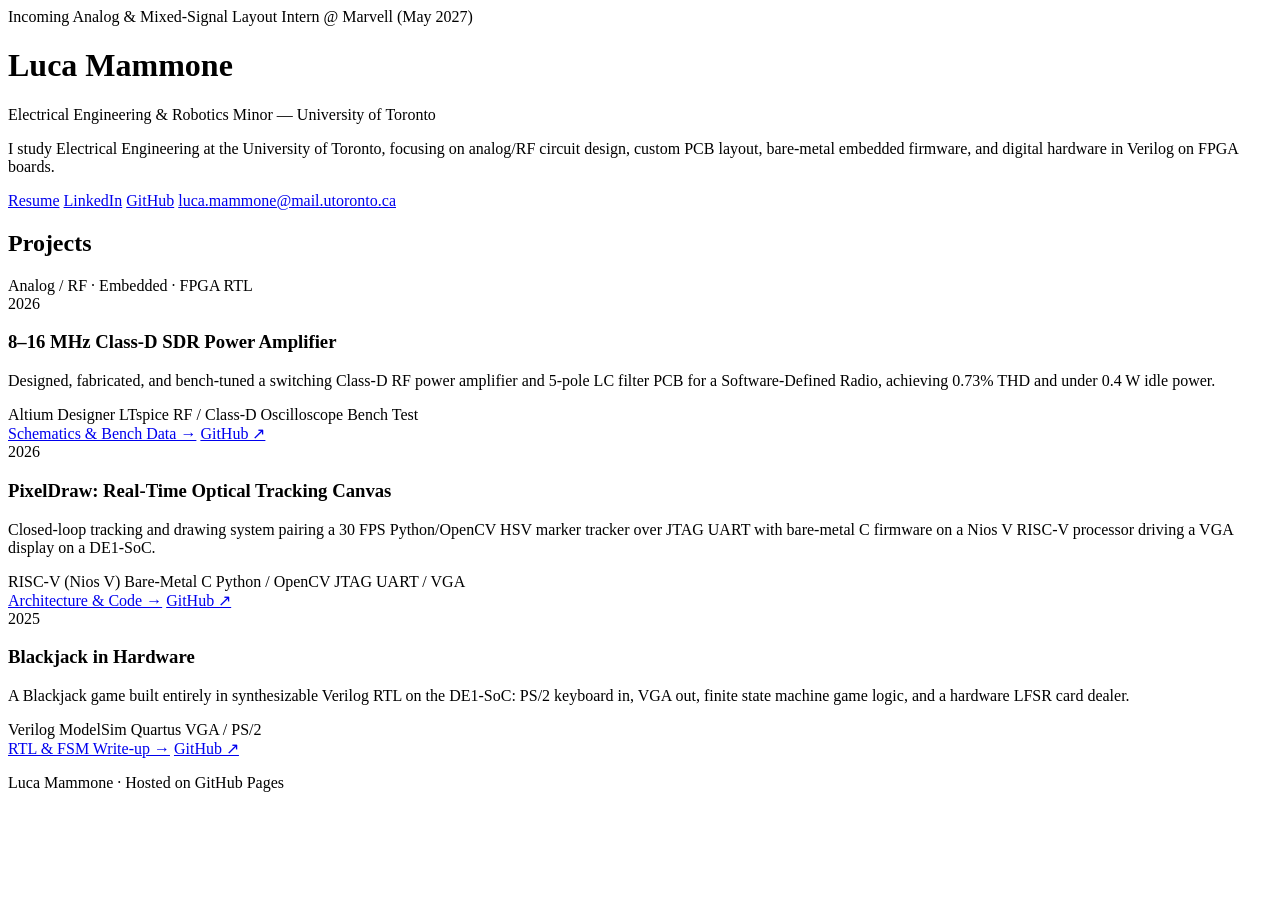
==== index.html @ e232b425 "Create index.html" ====
<!doctype html>
<html lang="en">
<head>
  <meta charset="utf-8">
  <meta name="viewport" content="width=device-width, initial-scale=1">
  <title>Luca Mammone — Electrical Engineering</title>
  <meta name="description" content="Luca Mammone — Electrical Engineering (Robotics Minor) at the University of Toronto. Analog/RF hardware, PCB design, embedded C, and FPGA digital design.">
  <link rel="preconnect" href="https://fonts.googleapis.com">
  <link rel="preconnect" href="https://fonts.gstatic.com" crossorigin>
  <link href="https://fonts.googleapis.com/css2?family=Inter:wght@400;500;600;700&family=JetBrains+Mono:wght@400;500&display=swap" rel="stylesheet">
  <link rel="stylesheet" href="style.css">
</head>
<body>
  <div class="container">

    <!-- Header / Intro -->
    <header class="hero">
      <div class="status-badge">
        <span class="pulse-dot"></span>
        Incoming Analog &amp; Mixed-Signal Layout Intern @ Marvell (May 2027)
      </div>
      <h1>Luca Mammone</h1>
      <p class="subtitle">Electrical Engineering &amp; Robotics Minor — University of Toronto</p>
      <p class="bio">
        I study Electrical Engineering at the University of Toronto, focusing on analog/RF circuit design, 
        custom PCB layout, bare-metal embedded firmware, and digital hardware in Verilog on FPGA boards.
      </p>

      <nav class="links">
        <a href="resume.pdf" class="btn btn-primary" target="_blank">Resume</a>
        <a href="https://www.linkedin.com/in/YOUR_LINKEDIN_HANDLE" class="btn btn-secondary" target="_blank">LinkedIn</a>
        <a href="https://github.com/YOUR_GITHUB_USERNAME" class="btn btn-secondary" target="_blank">GitHub</a>
        <a href="mailto:luca.mammone@mail.utoronto.ca" class="btn btn-secondary">luca.mammone@mail.utoronto.ca</a>
      </nav>
    </header>

    <!-- Projects Section -->
    <section class="projects-section">
      <div class="section-header">
        <h2>Projects</h2>
        <span class="mono-label">Analog / RF · Embedded · FPGA RTL</span>
      </div>

      <div class="project-grid">

        <!-- Project 1: Class-D RF Power Amplifier -->
        <article class="card">
          <div class="card-media">
            <img src="assets/sdr-amp.jpg" alt="8–16 MHz Class-D RF Power Amplifier PCB" onerror="this.style.display='none'">
            <span class="year-tag">2026</span>
          </div>
          <div class="card-body">
            <h3>8–16 MHz Class-D SDR Power Amplifier</h3>
            <p class="card-desc">
              Designed, fabricated, and bench-tuned a switching Class-D RF power amplifier and 5-pole LC filter PCB 
              for a Software-Defined Radio, achieving 0.73% THD and under 0.4 W idle power.
            </p>
            <div class="tags">
              <span>Altium Designer</span>
              <span>LTspice</span>
              <span>RF / Class-D</span>
              <span>Oscilloscope Bench Test</span>
            </div>
            <div class="card-actions">
              <a href="projects/sdr-power-amp/" class="link-detail">Schematics &amp; Bench Data →</a>
              <a href="https://github.com/YOUR_GITHUB_USERNAME/sdr-class-d-amp" class="link-code" target="_blank">GitHub ↗</a>
            </div>
          </div>
        </article>

        <!-- Project 2: PixelDraw -->
        <article class="card">
          <div class="card-media">
            <img src="assets/pixeldraw.jpg" alt="PixelDraw OpenCV and Nios V VGA Drawing System" onerror="this.style.display='none'">
            <span class="year-tag">2026</span>
          </div>
          <div class="card-body">
            <h3>PixelDraw: Real-Time Optical Tracking Canvas</h3>
            <p class="card-desc">
              Closed-loop tracking and drawing system pairing a 30 FPS Python/OpenCV HSV marker tracker over JTAG UART 
              with bare-metal C firmware on a Nios V RISC-V processor driving a VGA display on a DE1-SoC.
            </p>
            <div class="tags">
              <span>RISC-V (Nios V)</span>
              <span>Bare-Metal C</span>
              <span>Python / OpenCV</span>
              <span>JTAG UART / VGA</span>
            </div>
            <div class="card-actions">
              <a href="projects/pixeldraw/" class="link-detail">Architecture &amp; Code →</a>
              <a href="https://github.com/YOUR_GITHUB_USERNAME/pixeldraw" class="link-code" target="_blank">GitHub ↗</a>
            </div>
          </div>
        </article>

        <!-- Project 3: FPGA Blackjack -->
        <article class="card">
          <div class="card-media">
            <img src="assets/blackjack.jpg" alt="FPGA Blackjack on DE1-SoC" onerror="this.style.display='none'">
            <span class="year-tag">2025</span>
          </div>
          <div class="card-body">
            <h3>Blackjack in Hardware</h3>
            <p class="card-desc">
              A Blackjack game built entirely in synthesizable Verilog RTL on the DE1-SoC: PS/2 keyboard in, VGA out, 
              finite state machine game logic, and a hardware LFSR card dealer.
            </p>
            <div class="tags">
              <span>Verilog</span>
              <span>ModelSim</span>
              <span>Quartus</span>
              <span>VGA / PS/2</span>
            </div>
            <div class="card-actions">
              <a href="projects/fpga-blackjack/" class="link-detail">RTL &amp; FSM Write-up →</a>
              <a href="https://github.com/YOUR_GITHUB_USERNAME/fpga-blackjack" class="link-code" target="_blank">GitHub ↗</a>
            </div>
          </div>
        </article>

      </div>
    </section>

    <footer class="footer">
      <p>Luca Mammone · Hosted on GitHub Pages</p>
    </footer>

  </div>
</body>
</html>
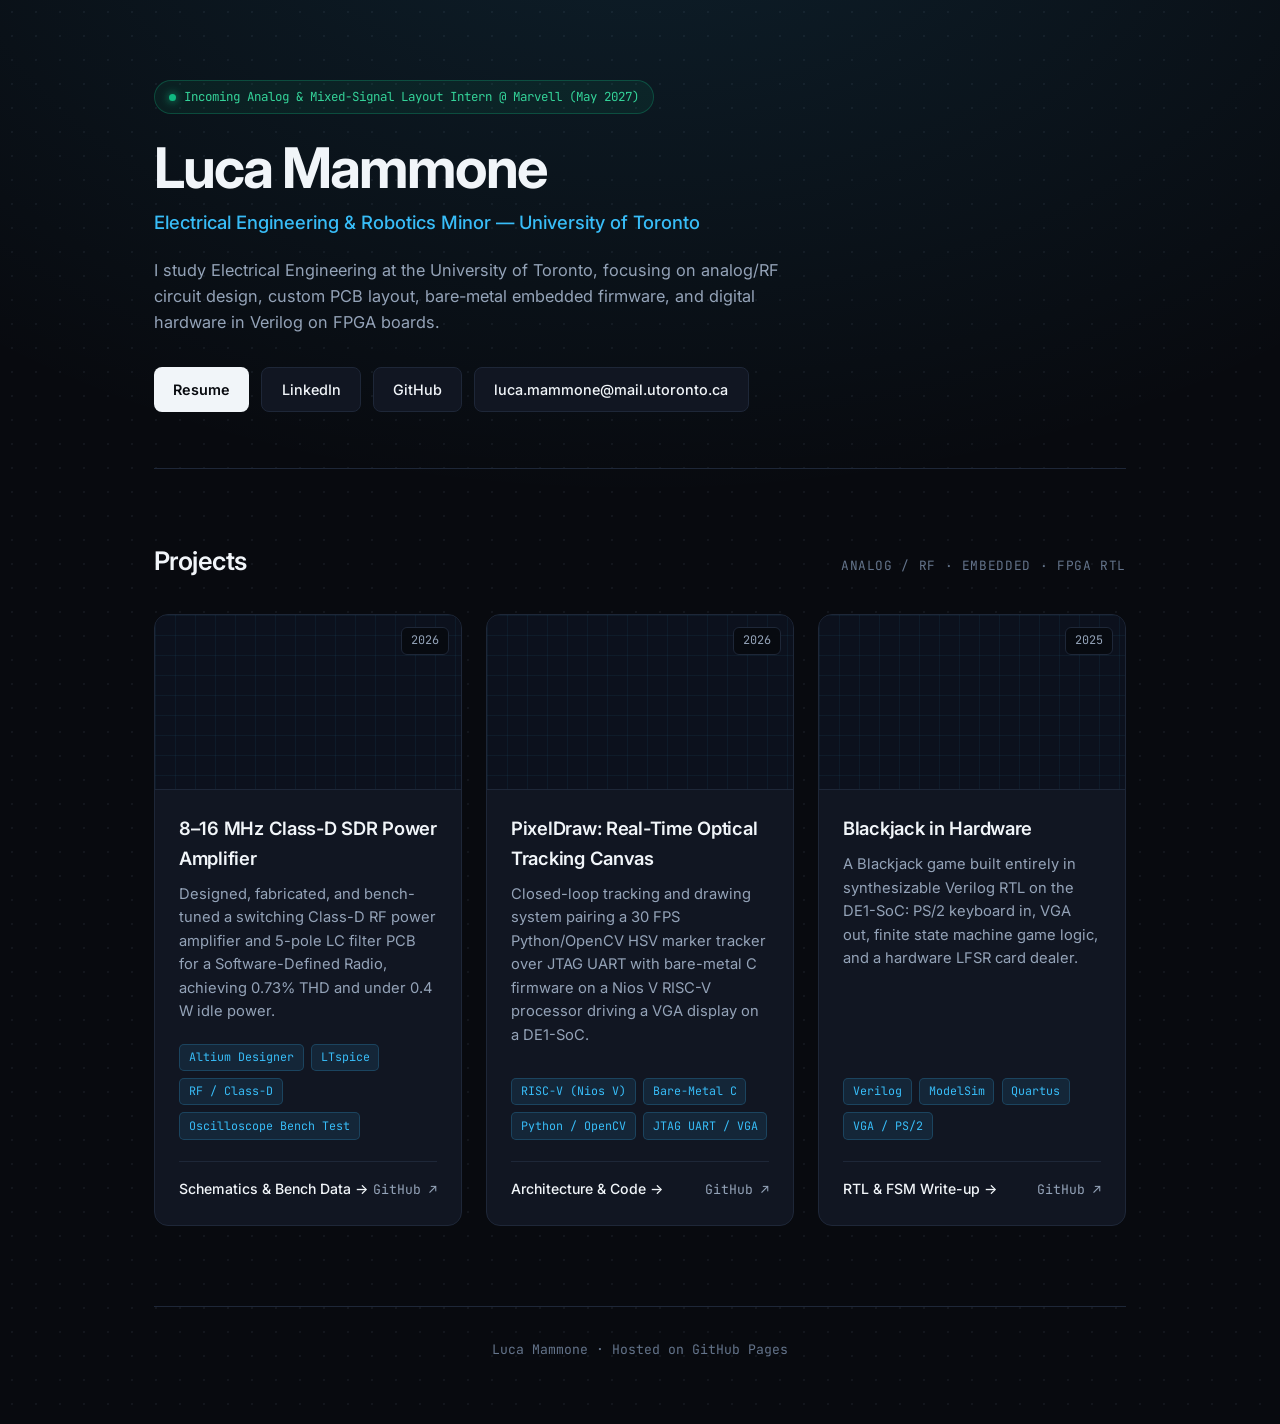
==== commit 6dd80e6b: "Update index.html" ====
--- a/index.html
+++ b/index.html
@@ -27,9 +27,9 @@
       </p>
 
       <nav class="links">
-        <a href="resume.pdf" class="btn btn-primary" target="_blank">Resume</a>
-        <a href="https://www.linkedin.com/in/YOUR_LINKEDIN_HANDLE" class="btn btn-secondary" target="_blank">LinkedIn</a>
-        <a href="https://github.com/YOUR_GITHUB_USERNAME" class="btn btn-secondary" target="_blank">GitHub</a>
+        <a href="LucaMammone_Resume.pdf" class="btn btn-primary" target="_blank">Resume</a>
+        <a href="https://www.linkedin.com/in/luca-mammone" class="btn btn-secondary" target="_blank">LinkedIn</a>
+        <a href="https://github.com/Lucamammone" class="btn btn-secondary" target="_blank">GitHub</a>
         <a href="mailto:luca.mammone@mail.utoronto.ca" class="btn btn-secondary">luca.mammone@mail.utoronto.ca</a>
       </nav>
     </header>
@@ -63,7 +63,7 @@
             </div>
             <div class="card-actions">
               <a href="projects/sdr-power-amp/" class="link-detail">Schematics &amp; Bench Data →</a>
-              <a href="https://github.com/YOUR_GITHUB_USERNAME/sdr-class-d-amp" class="link-code" target="_blank">GitHub ↗</a>
+              <a href="https://github.com/Lucamammone/sdr-class-d-amp" class="link-code" target="_blank">GitHub ↗</a>
             </div>
           </div>
         </article>
@@ -88,7 +88,7 @@
             </div>
             <div class="card-actions">
               <a href="projects/pixeldraw/" class="link-detail">Architecture &amp; Code →</a>
-              <a href="https://github.com/YOUR_GITHUB_USERNAME/pixeldraw" class="link-code" target="_blank">GitHub ↗</a>
+              <a href="https://github.com/Lucamammone/pixeldraw" class="link-code" target="_blank">GitHub ↗</a>
             </div>
           </div>
         </article>
@@ -113,7 +113,7 @@
             </div>
             <div class="card-actions">
               <a href="projects/fpga-blackjack/" class="link-detail">RTL &amp; FSM Write-up →</a>
-              <a href="https://github.com/YOUR_GITHUB_USERNAME/fpga-blackjack" class="link-code" target="_blank">GitHub ↗</a>
+              <a href="https://github.com/Lucamammone/fpga-blackjack" class="link-code" target="_blank">GitHub ↗</a>
             </div>
           </div>
         </article>
--- a/style.css
+++ b/style.css
@@ -0,0 +1,308 @@
+:root {
+  --bg: #080a0f;
+  --surface: #111622;
+  --surface-hover: #161d2d;
+  --border: #1e2738;
+  --border-bright: #334155;
+  --text-main: #f1f5f9;
+  --text-muted: #94a3b8;
+  --text-dim: #64748b;
+  --accent: #38bdf8;
+  --accent-dim: rgba(56, 189, 248, 0.1);
+  --green: #10b981;
+}
+
+* {
+  box-sizing: border-box;
+  margin: 0;
+  padding: 0;
+}
+
+body {
+  background-color: var(--bg);
+  background-image:
+    radial-gradient(ellipse 80% 45% at 50% -10%, rgba(56, 189, 248, 0.12), transparent),
+    radial-gradient(rgba(148, 163, 184, 0.08) 1px, transparent 1px);
+  background-size: 100% 100%, 24px 24px;
+  color: var(--text-main);
+  font-family: 'Inter', -apple-system, BlinkMacSystemFont, sans-serif;
+  line-height: 1.6;
+  -webkit-font-smoothing: antialiased;
+}
+
+.container {
+  max-width: 1020px;
+  margin: 0 auto;
+  padding: 5rem 1.5rem 4rem;
+}
+
+/* Hero Section */
+.hero {
+  margin-bottom: 4.5rem;
+  padding-bottom: 3.5rem;
+  border-bottom: 1px solid var(--border);
+}
+
+.status-badge {
+  display: inline-flex;
+  align-items: center;
+  gap: 0.55rem;
+  background: rgba(16, 185, 129, 0.08);
+  border: 1px solid rgba(16, 185, 129, 0.28);
+  color: #34d399;
+  font-family: 'JetBrains Mono', monospace;
+  font-size: 0.78rem;
+  padding: 0.38rem 0.85rem;
+  border-radius: 999px;
+  margin-bottom: 1.5rem;
+}
+
+.pulse-dot {
+  width: 7px;
+  height: 7px;
+  background-color: var(--green);
+  border-radius: 50%;
+  box-shadow: 0 0 8px var(--green);
+  animation: pulse 2s infinite;
+}
+
+@keyframes pulse {
+  0%, 100% { opacity: 1; transform: scale(1); }
+  50% { opacity: 0.5; transform: scale(0.85); }
+}
+
+h1 {
+  font-size: clamp(2.5rem, 5vw, 3.5rem);
+  font-weight: 700;
+  letter-spacing: -0.035em;
+  line-height: 1.1;
+  margin-bottom: 0.5rem;
+}
+
+.subtitle {
+  font-size: 1.15rem;
+  color: var(--accent);
+  font-weight: 500;
+  margin-bottom: 1.25rem;
+}
+
+.bio {
+  color: var(--text-muted);
+  max-width: 64ch;
+  font-size: 1.02rem;
+  margin-bottom: 2rem;
+}
+
+.links {
+  display: flex;
+  flex-wrap: wrap;
+  gap: 0.75rem;
+}
+
+.btn {
+  display: inline-flex;
+  align-items: center;
+  padding: 0.62rem 1.2rem;
+  border-radius: 8px;
+  font-size: 0.9rem;
+  font-weight: 500;
+  text-decoration: none;
+  transition: all 0.18s ease;
+}
+
+.btn-primary {
+  background-color: var(--text-main);
+  color: var(--bg);
+  font-weight: 600;
+}
+
+.btn-primary:hover {
+  background-color: #ffffff;
+  transform: translateY(-1px);
+  box-shadow: 0 6px 20px rgba(255, 255, 255, 0.12);
+}
+
+.btn-secondary {
+  background-color: var(--surface);
+  color: var(--text-main);
+  border: 1px solid var(--border);
+}
+
+.btn-secondary:hover {
+  background-color: var(--surface-hover);
+  border-color: var(--border-bright);
+  transform: translateY(-1px);
+}
+
+/* Section Header */
+.section-header {
+  display: flex;
+  justify-content: space-between;
+  align-items: baseline;
+  margin-bottom: 2rem;
+}
+
+h2 {
+  font-size: 1.6rem;
+  font-weight: 600;
+  letter-spacing: -0.02em;
+}
+
+.mono-label {
+  font-family: 'JetBrains Mono', monospace;
+  font-size: 0.8rem;
+  color: var(--text-dim);
+  text-transform: uppercase;
+  letter-spacing: 0.05em;
+}
+
+/* Project Grid */
+.project-grid {
+  display: grid;
+  grid-template-columns: repeat(auto-fill, minmax(300px, 1fr));
+  gap: 1.5rem;
+}
+
+.card {
+  background-color: var(--surface);
+  border: 1px solid var(--border);
+  border-radius: 14px;
+  overflow: hidden;
+  display: flex;
+  flex-direction: column;
+  transition: transform 0.2s ease, border-color 0.2s ease, box-shadow 0.2s ease;
+}
+
+.card:hover {
+  transform: translateY(-4px);
+  border-color: rgba(56, 189, 248, 0.45);
+  box-shadow: 0 14px 32px rgba(0, 0, 0, 0.45);
+}
+
+.card-media {
+  position: relative;
+  height: 175px;
+  background-color: #0c111d;
+  background-image:
+    linear-gradient(rgba(56, 189, 248, 0.06) 1px, transparent 1px),
+    linear-gradient(90deg, rgba(56, 189, 248, 0.06) 1px, transparent 1px);
+  background-size: 20px 20px;
+  border-bottom: 1px solid var(--border);
+  overflow: hidden;
+}
+
+.card-media img {
+  width: 100%;
+  height: 100%;
+  object-fit: cover;
+  display: block;
+}
+
+.year-tag {
+  position: absolute;
+  top: 0.75rem;
+  right: 0.75rem;
+  background: rgba(8, 10, 15, 0.85);
+  backdrop-filter: blur(6px);
+  border: 1px solid var(--border);
+  color: var(--text-muted);
+  font-family: 'JetBrains Mono', monospace;
+  font-size: 0.74rem;
+  padding: 0.2rem 0.55rem;
+  border-radius: 6px;
+}
+
+.card-body {
+  padding: 1.5rem;
+  display: flex;
+  flex-direction: column;
+  flex-grow: 1;
+}
+
+.card h3 {
+  font-size: 1.15rem;
+  font-weight: 600;
+  letter-spacing: -0.015em;
+  margin-bottom: 0.6rem;
+  color: var(--text-main);
+}
+
+.card-desc {
+  color: var(--text-muted);
+  font-size: 0.92rem;
+  margin-bottom: 1.25rem;
+  flex-grow: 1;
+}
+
+.tags {
+  display: flex;
+  flex-wrap: wrap;
+  gap: 0.45rem;
+  margin-bottom: 1.35rem;
+}
+
+.tags span {
+  font-family: 'JetBrains Mono', monospace;
+  font-size: 0.73rem;
+  background: var(--accent-dim);
+  color: var(--accent);
+  border: 1px solid rgba(56, 189, 248, 0.2);
+  padding: 0.2rem 0.55rem;
+  border-radius: 5px;
+}
+
+.card-actions {
+  display: flex;
+  justify-content: space-between;
+  align-items: center;
+  padding-top: 1rem;
+  border-top: 1px solid var(--border);
+  font-size: 0.88rem;
+}
+
+.link-detail {
+  color: var(--text-main);
+  text-decoration: none;
+  font-weight: 500;
+  transition: color 0.15s ease;
+}
+
+.link-detail:hover {
+  color: var(--accent);
+}
+
+.link-code {
+  font-family: 'JetBrains Mono', monospace;
+  color: var(--text-muted);
+  text-decoration: none;
+  font-size: 0.82rem;
+  transition: color 0.15s ease;
+}
+
+.link-code:hover {
+  color: var(--text-main);
+}
+
+/* Footer */
+.footer {
+  margin-top: 5rem;
+  padding-top: 2rem;
+  border-top: 1px solid var(--border);
+  text-align: center;
+  color: var(--text-dim);
+  font-family: 'JetBrains Mono', monospace;
+  font-size: 0.82rem;
+}
+
+@media (max-width: 640px) {
+  .container {
+    padding: 3rem 1.25rem 2.5rem;
+  }
+  .section-header {
+    flex-direction: column;
+    gap: 0.35rem;
+  }
+  .project-grid {
+    grid-template-columns: 1fr;
+  }
+}
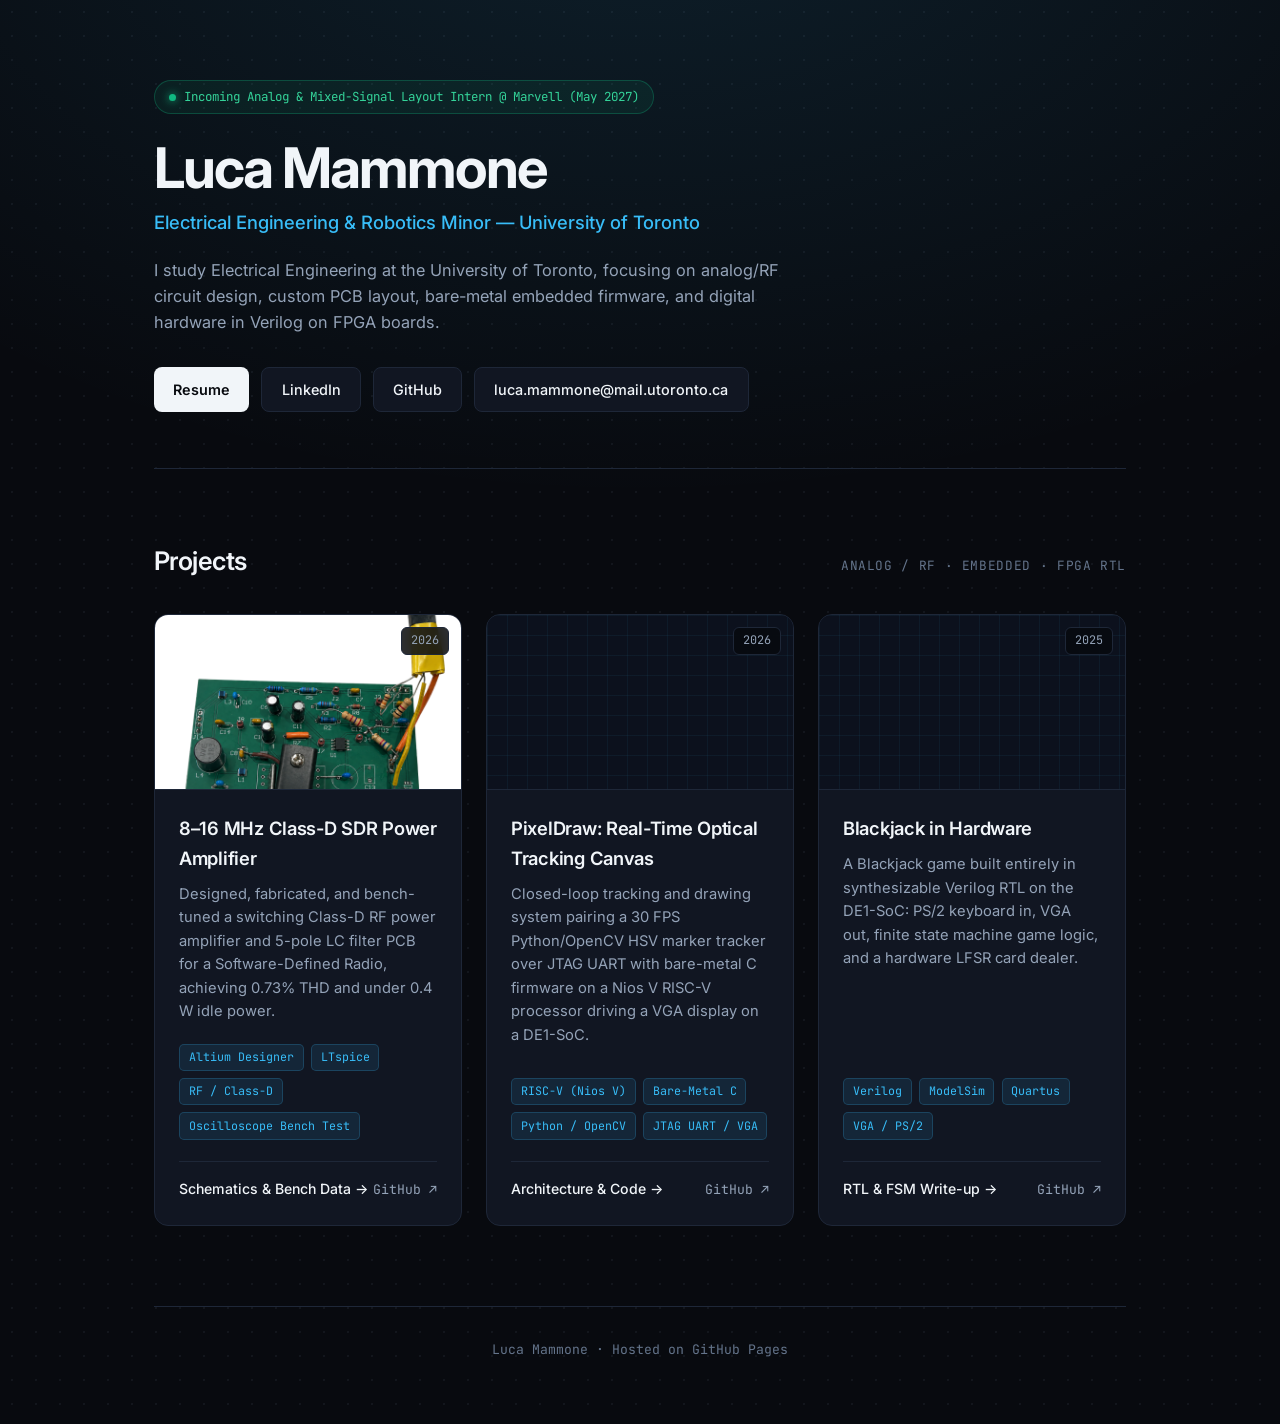
==== commit c9f1acfb: "Update index.html" ====
--- a/index.html
+++ b/index.html
@@ -46,7 +46,7 @@
         <!-- Project 1: Class-D RF Power Amplifier -->
         <article class="card">
           <div class="card-media">
-            <img src="assets/sdr-amp.jpg" alt="8–16 MHz Class-D RF Power Amplifier PCB" onerror="this.style.display='none'">
+            <img src="assets/sdr-amp.png" alt="8–16 MHz Class-D RF Power Amplifier PCB" onerror="this.style.display='none'">
             <span class="year-tag">2026</span>
           </div>
           <div class="card-body">
@@ -71,7 +71,7 @@
         <!-- Project 2: PixelDraw -->
         <article class="card">
           <div class="card-media">
-            <img src="assets/pixeldraw.jpg" alt="PixelDraw OpenCV and Nios V VGA Drawing System" onerror="this.style.display='none'">
+            <img src="assets/pixeldraw.png" alt="PixelDraw OpenCV and Nios V VGA Drawing System" onerror="this.style.display='none'">
             <span class="year-tag">2026</span>
           </div>
           <div class="card-body">
@@ -96,7 +96,7 @@
         <!-- Project 3: FPGA Blackjack -->
         <article class="card">
           <div class="card-media">
-            <img src="assets/blackjack.jpg" alt="FPGA Blackjack on DE1-SoC" onerror="this.style.display='none'">
+            <img src="assets/blackjack.png" alt="FPGA Blackjack on DE1-SoC" onerror="this.style.display='none'">
             <span class="year-tag">2025</span>
           </div>
           <div class="card-body">
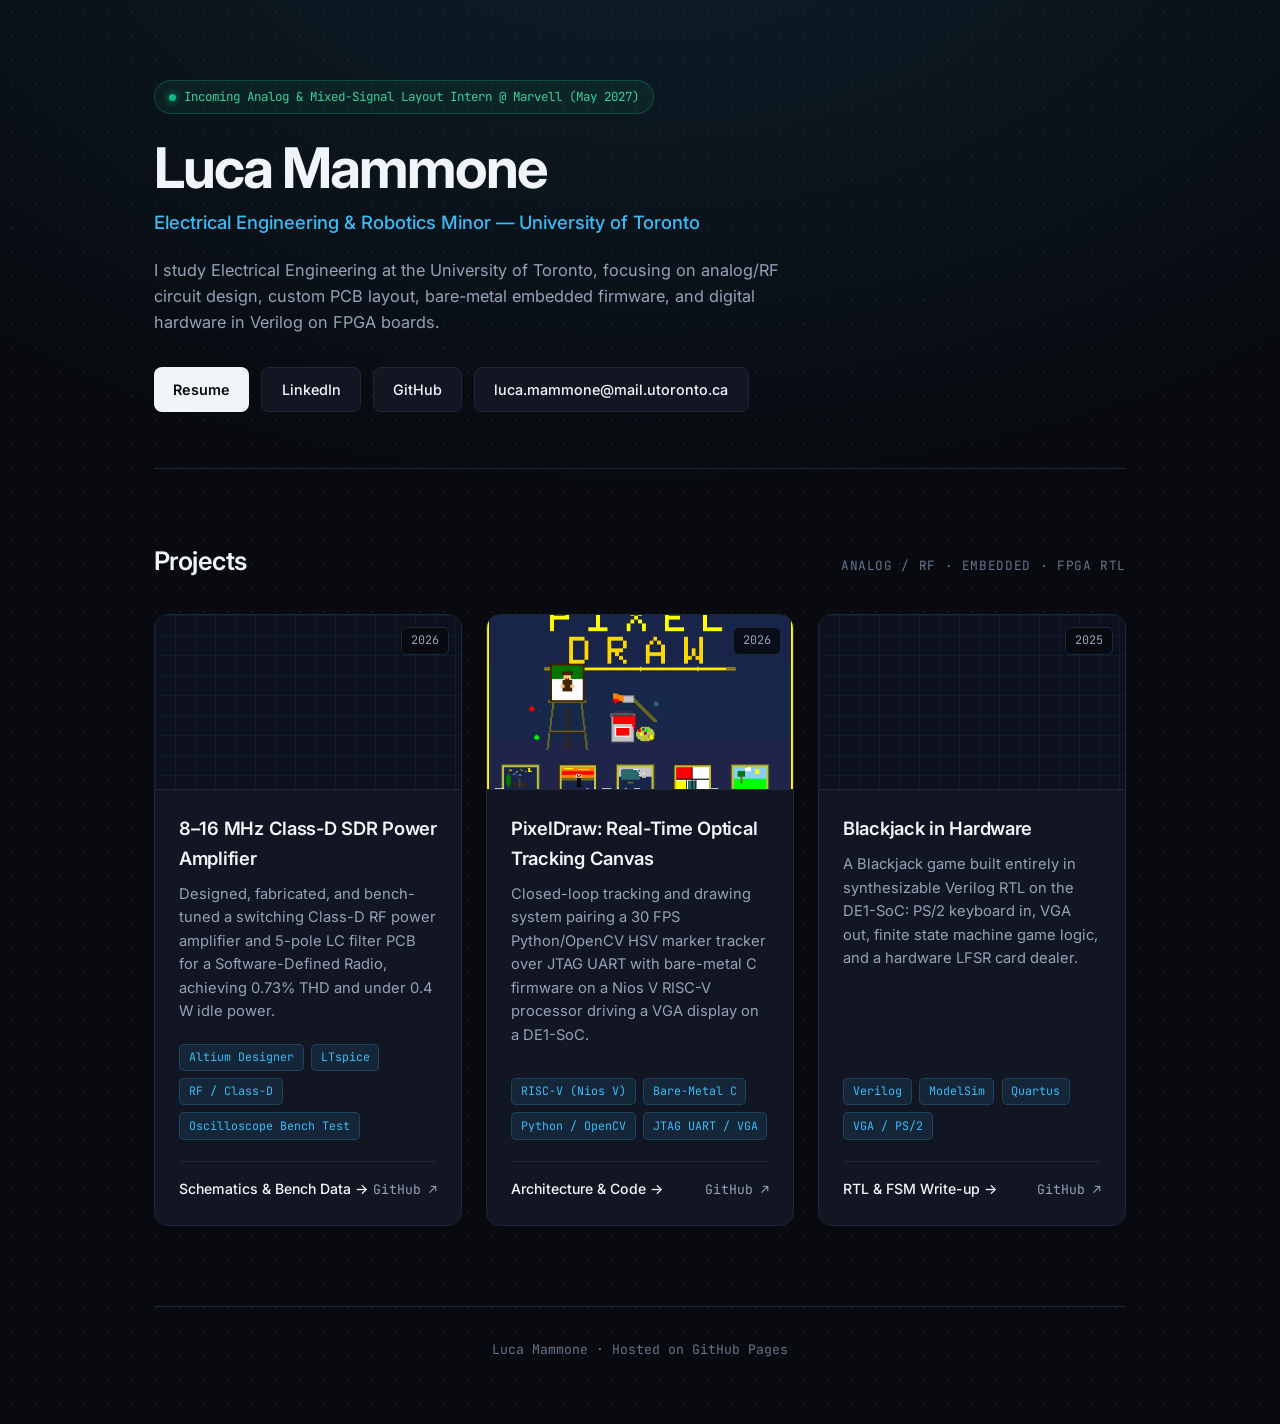
==== commit ba8536e6: "Update index.html" ====
--- a/index.html
+++ b/index.html
@@ -46,7 +46,7 @@
         <!-- Project 1: Class-D RF Power Amplifier -->
         <article class="card">
           <div class="card-media">
-            <img src="assets/sdr-amp.png" alt="8–16 MHz Class-D RF Power Amplifier PCB" onerror="this.style.display='none'">
+            <img src="assets/sdr.jpg" alt="8–16 MHz Class-D RF Power Amplifier PCB" onerror="this.style.display='none'">
             <span class="year-tag">2026</span>
           </div>
           <div class="card-body">
@@ -96,7 +96,7 @@
         <!-- Project 3: FPGA Blackjack -->
         <article class="card">
           <div class="card-media">
-            <img src="assets/blackjack.png" alt="FPGA Blackjack on DE1-SoC" onerror="this.style.display='none'">
+            <img src="assets/blackjack.jpg" alt="FPGA Blackjack on DE1-SoC" onerror="this.style.display='none'">
             <span class="year-tag">2025</span>
           </div>
           <div class="card-body">
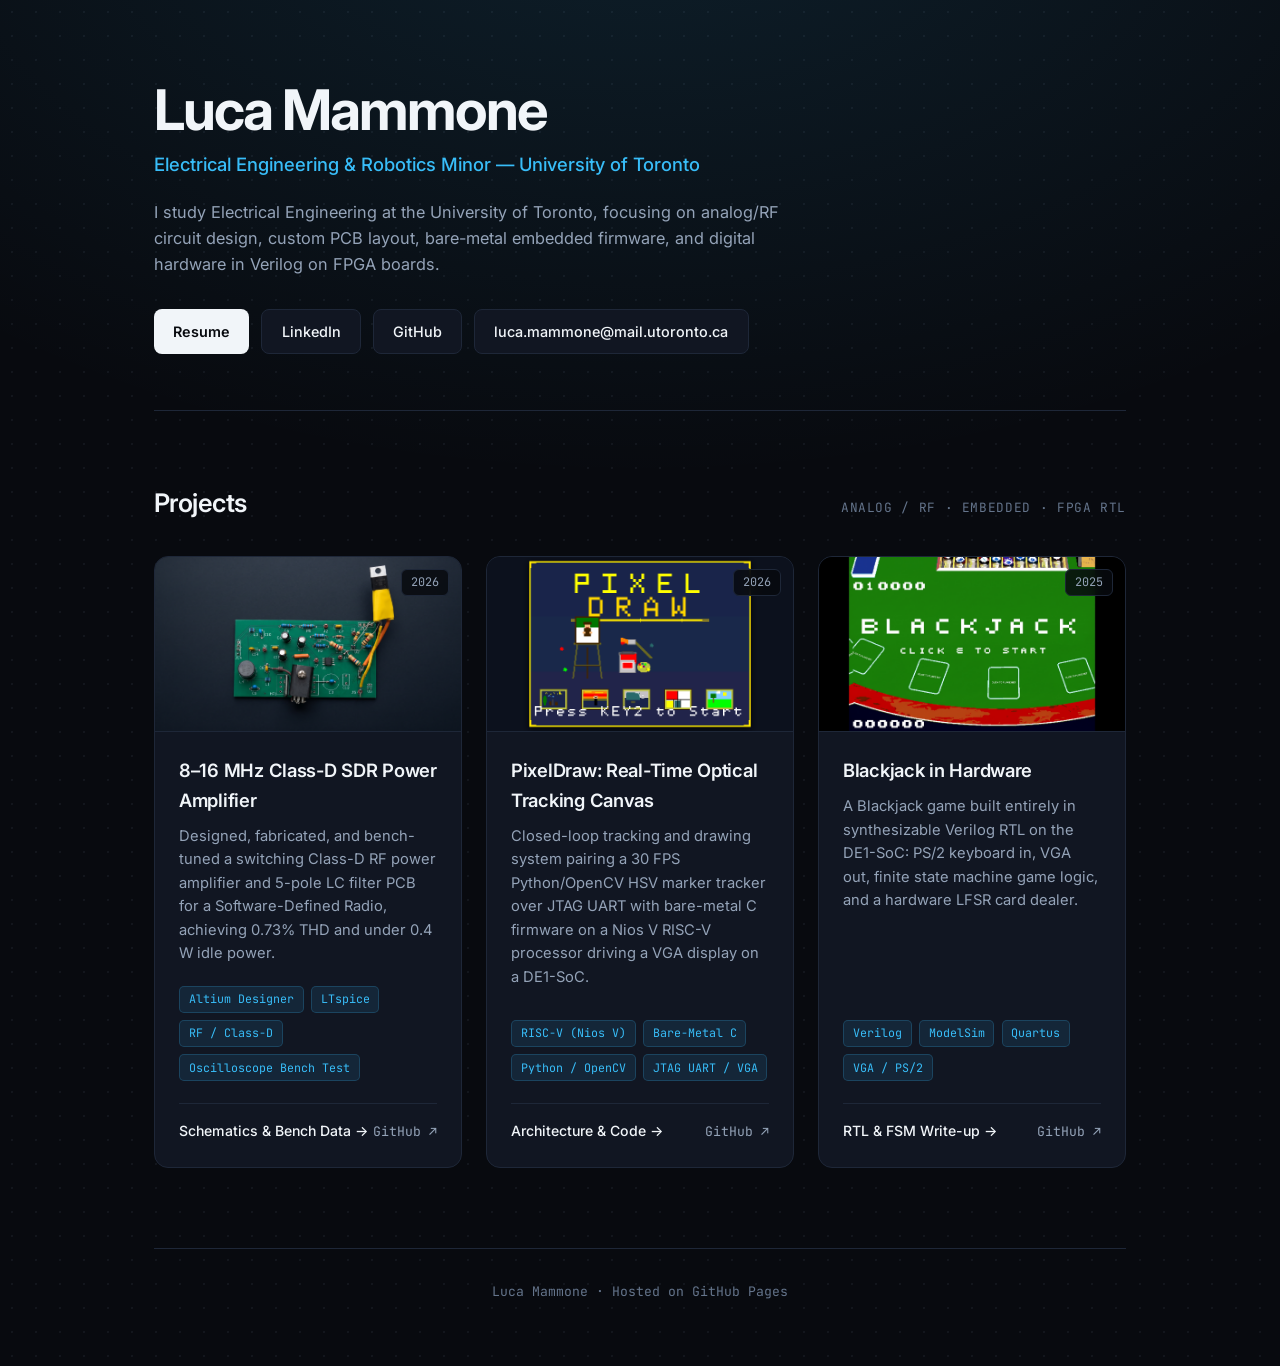
==== commit 95d547ca: "Update index.html" ====
--- a/index.html
+++ b/index.html
@@ -15,10 +15,6 @@
 
     <!-- Header / Intro -->
     <header class="hero">
-      <div class="status-badge">
-        <span class="pulse-dot"></span>
-        Incoming Analog &amp; Mixed-Signal Layout Intern @ Marvell (May 2027)
-      </div>
       <h1>Luca Mammone</h1>
       <p class="subtitle">Electrical Engineering &amp; Robotics Minor — University of Toronto</p>
       <p class="bio">
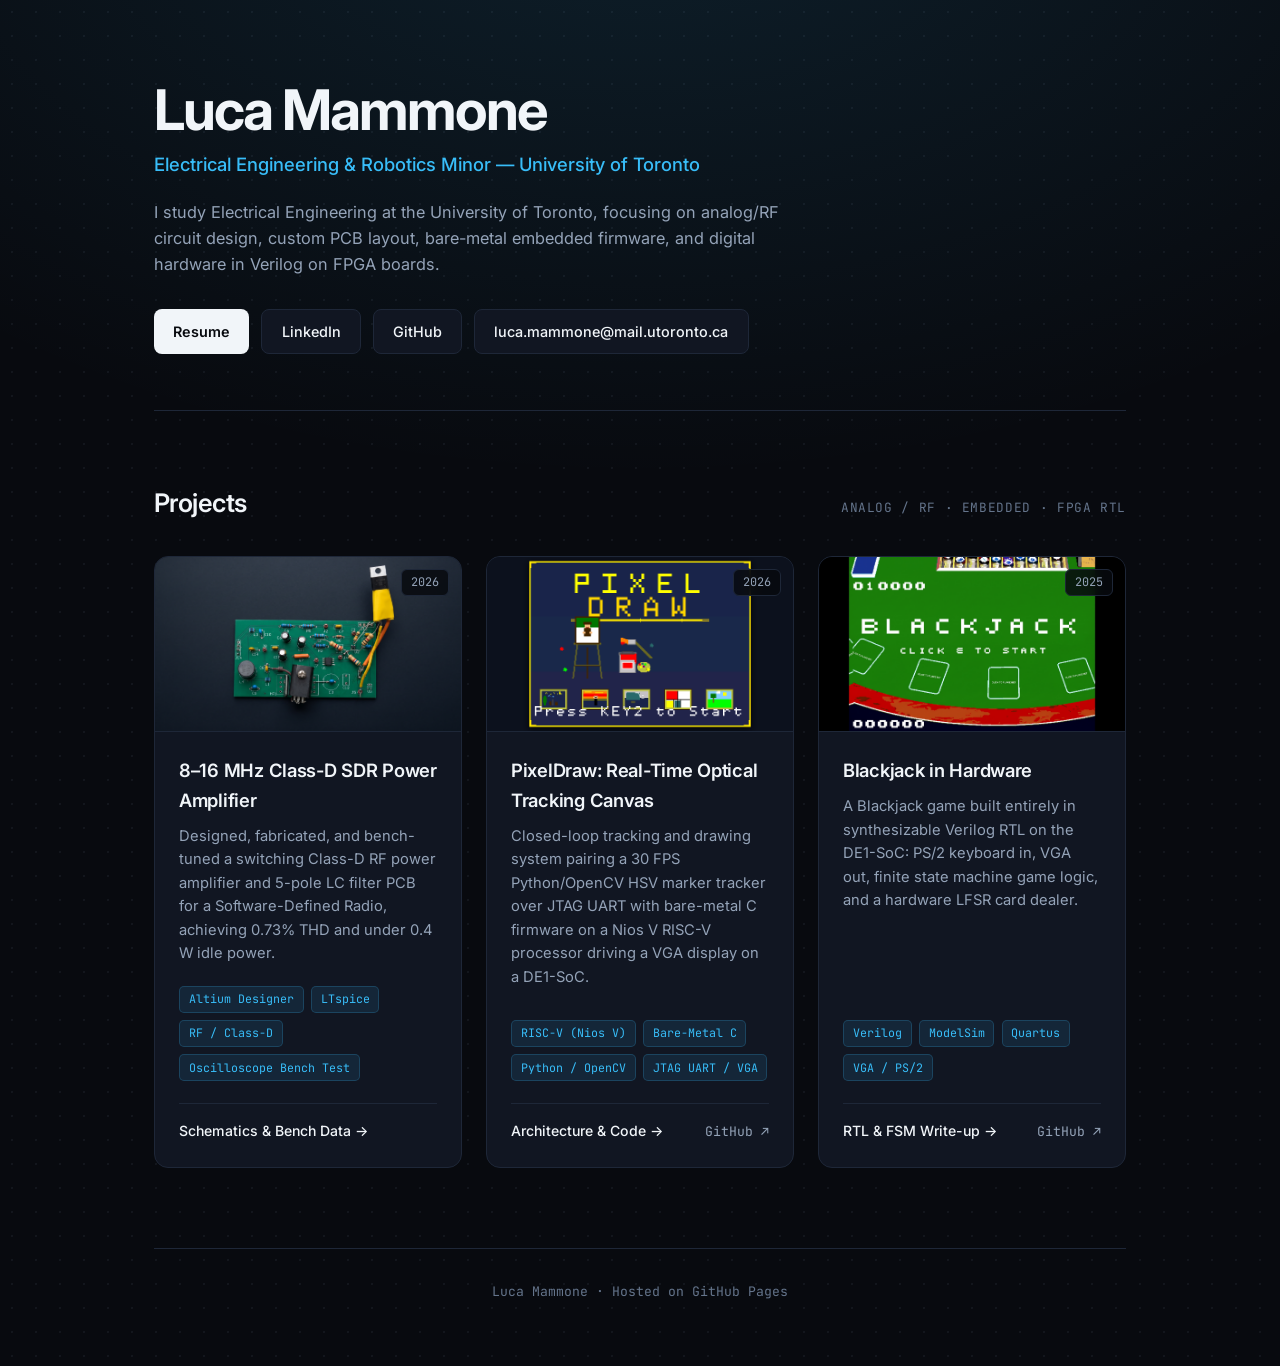
==== commit 5cd025a9: "Update index.html" ====
--- a/index.html
+++ b/index.html
@@ -59,7 +59,6 @@
             </div>
             <div class="card-actions">
               <a href="projects/sdr-power-amp/" class="link-detail">Schematics &amp; Bench Data →</a>
-              <a href="https://github.com/Lucamammone/sdr-class-d-amp" class="link-code" target="_blank">GitHub ↗</a>
             </div>
           </div>
         </article>
